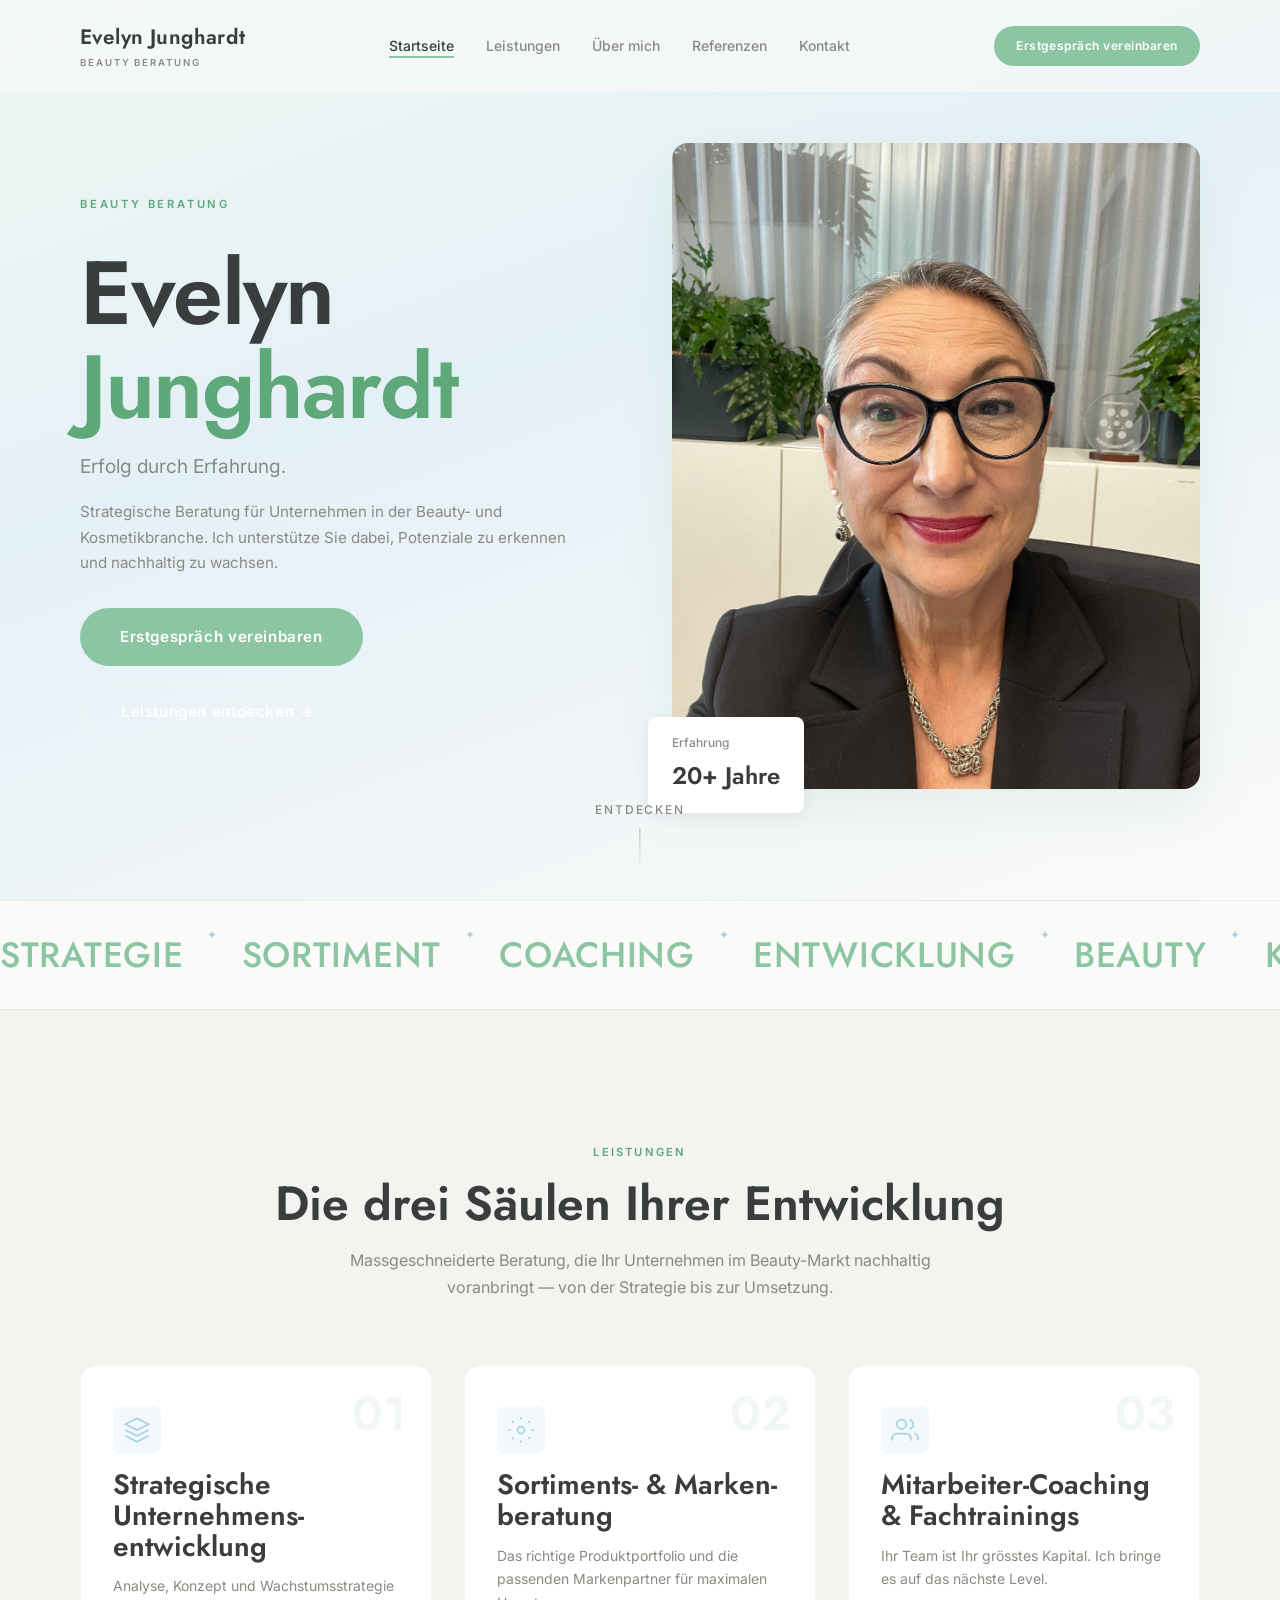
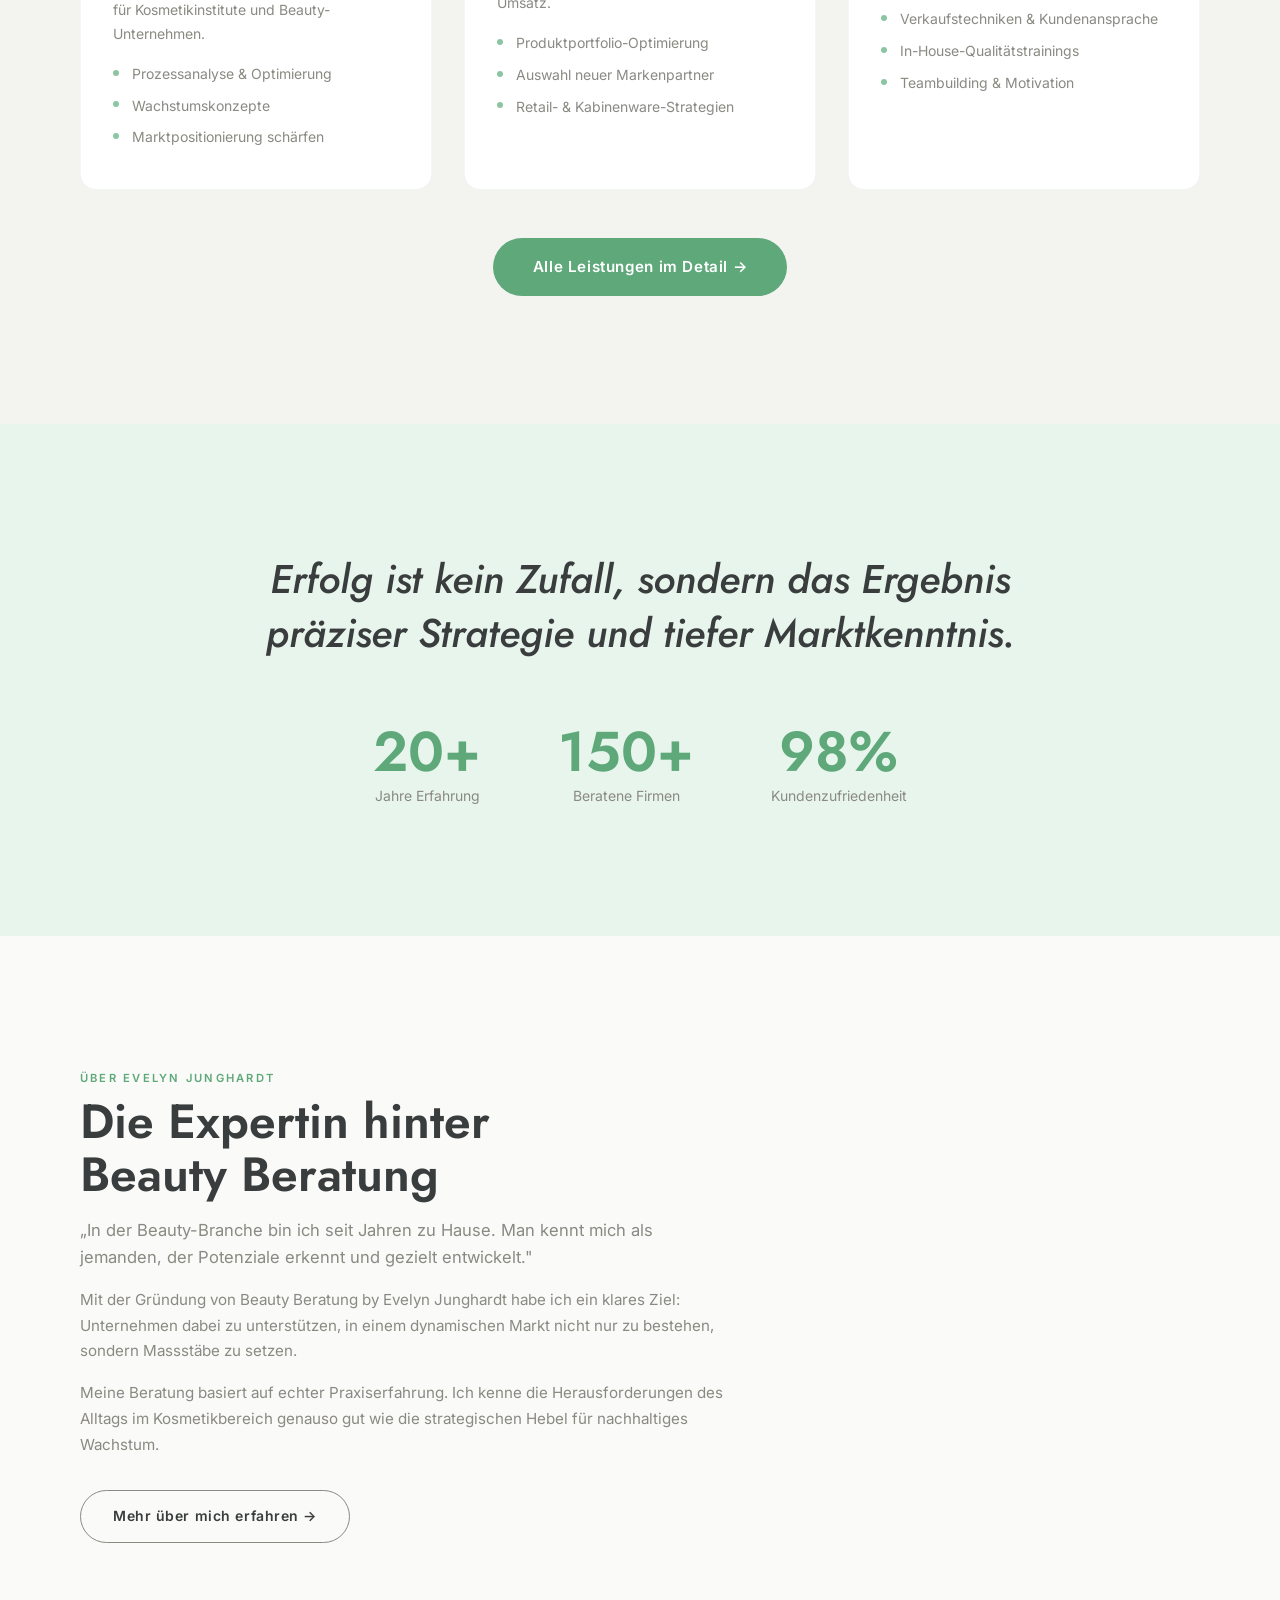
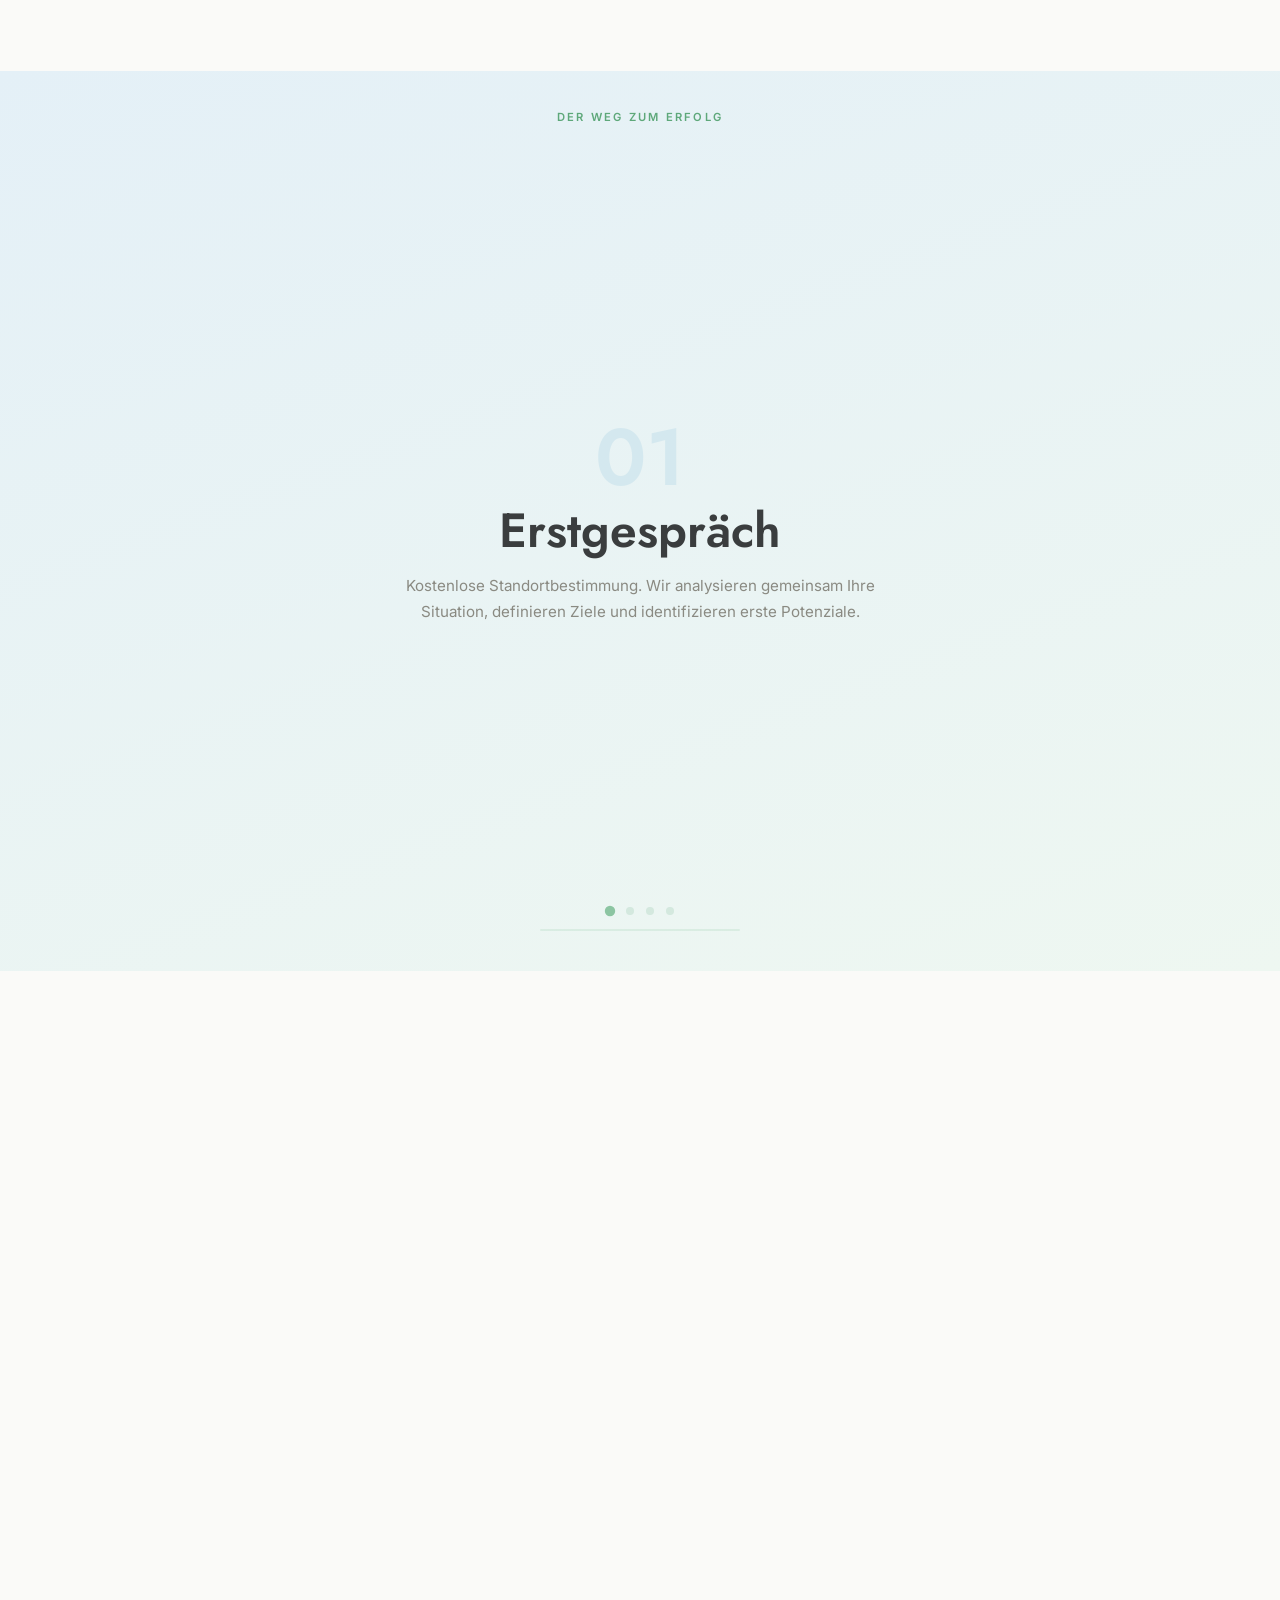
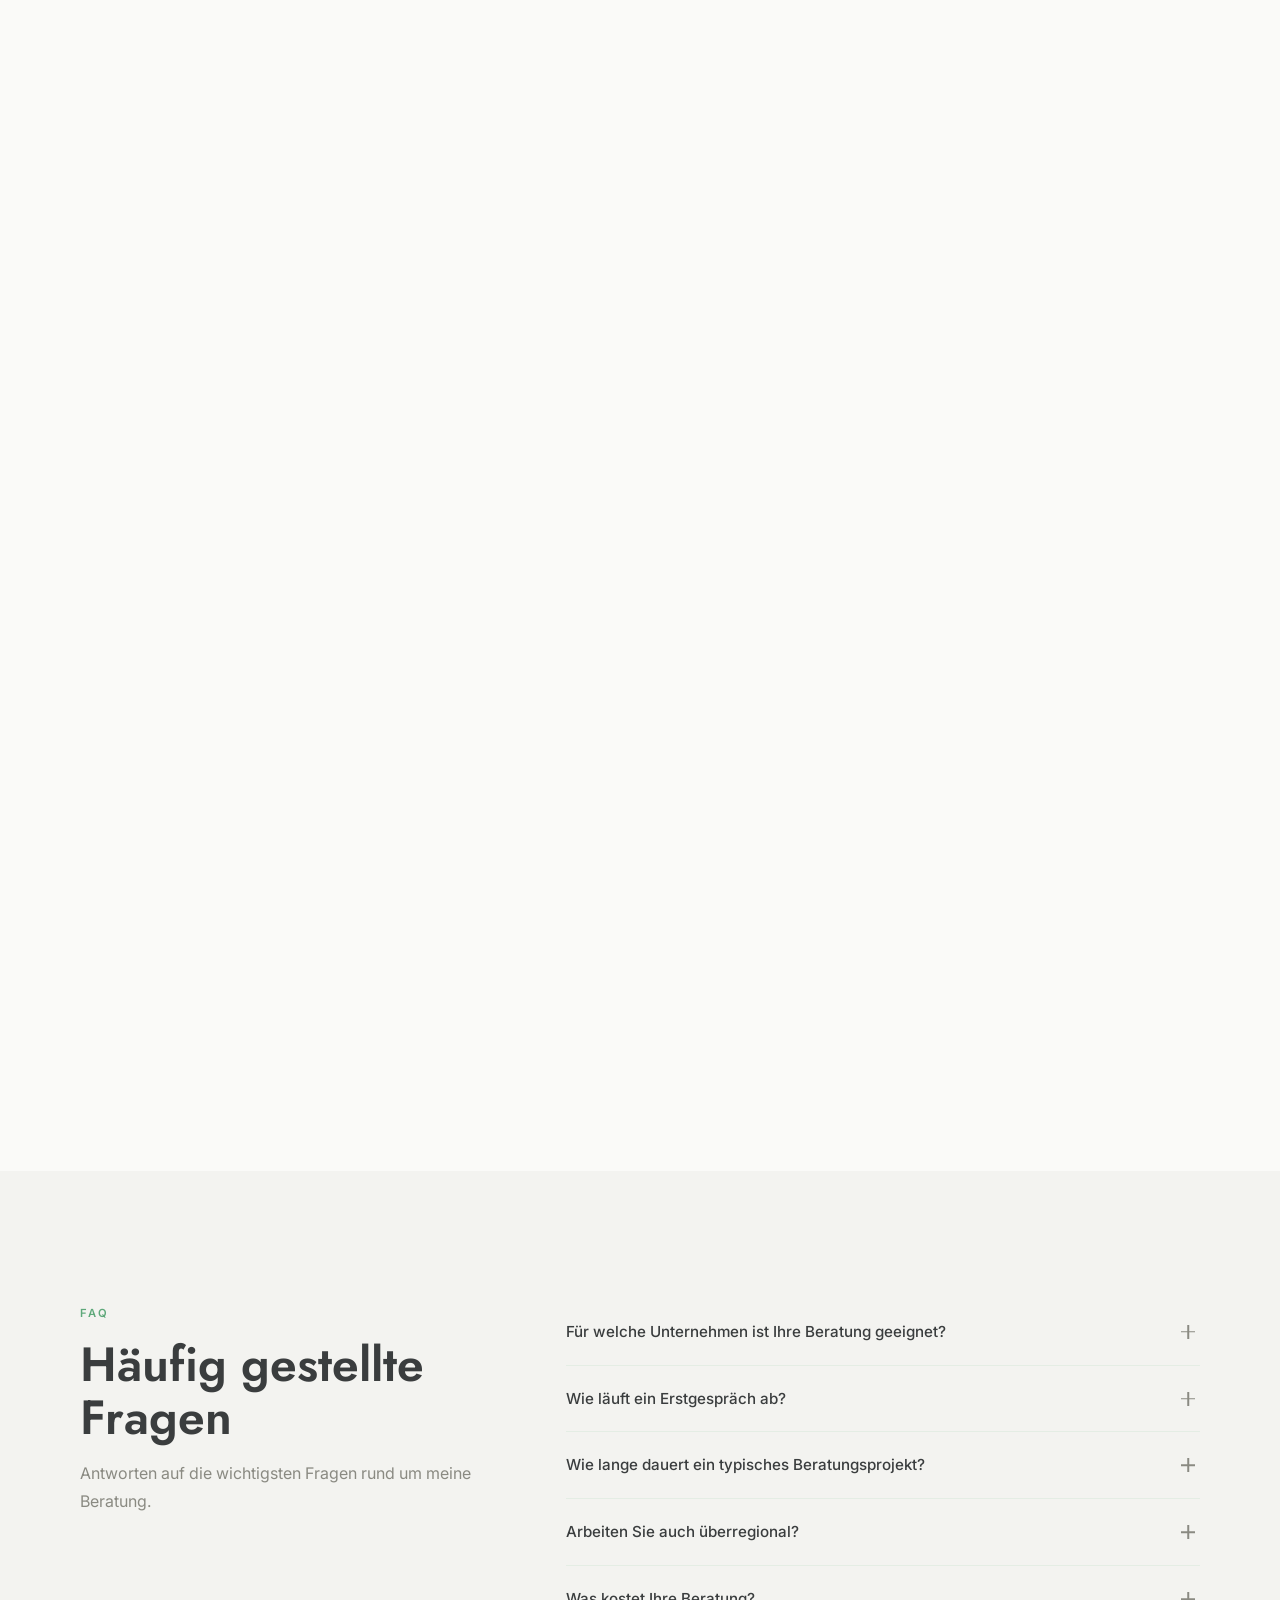
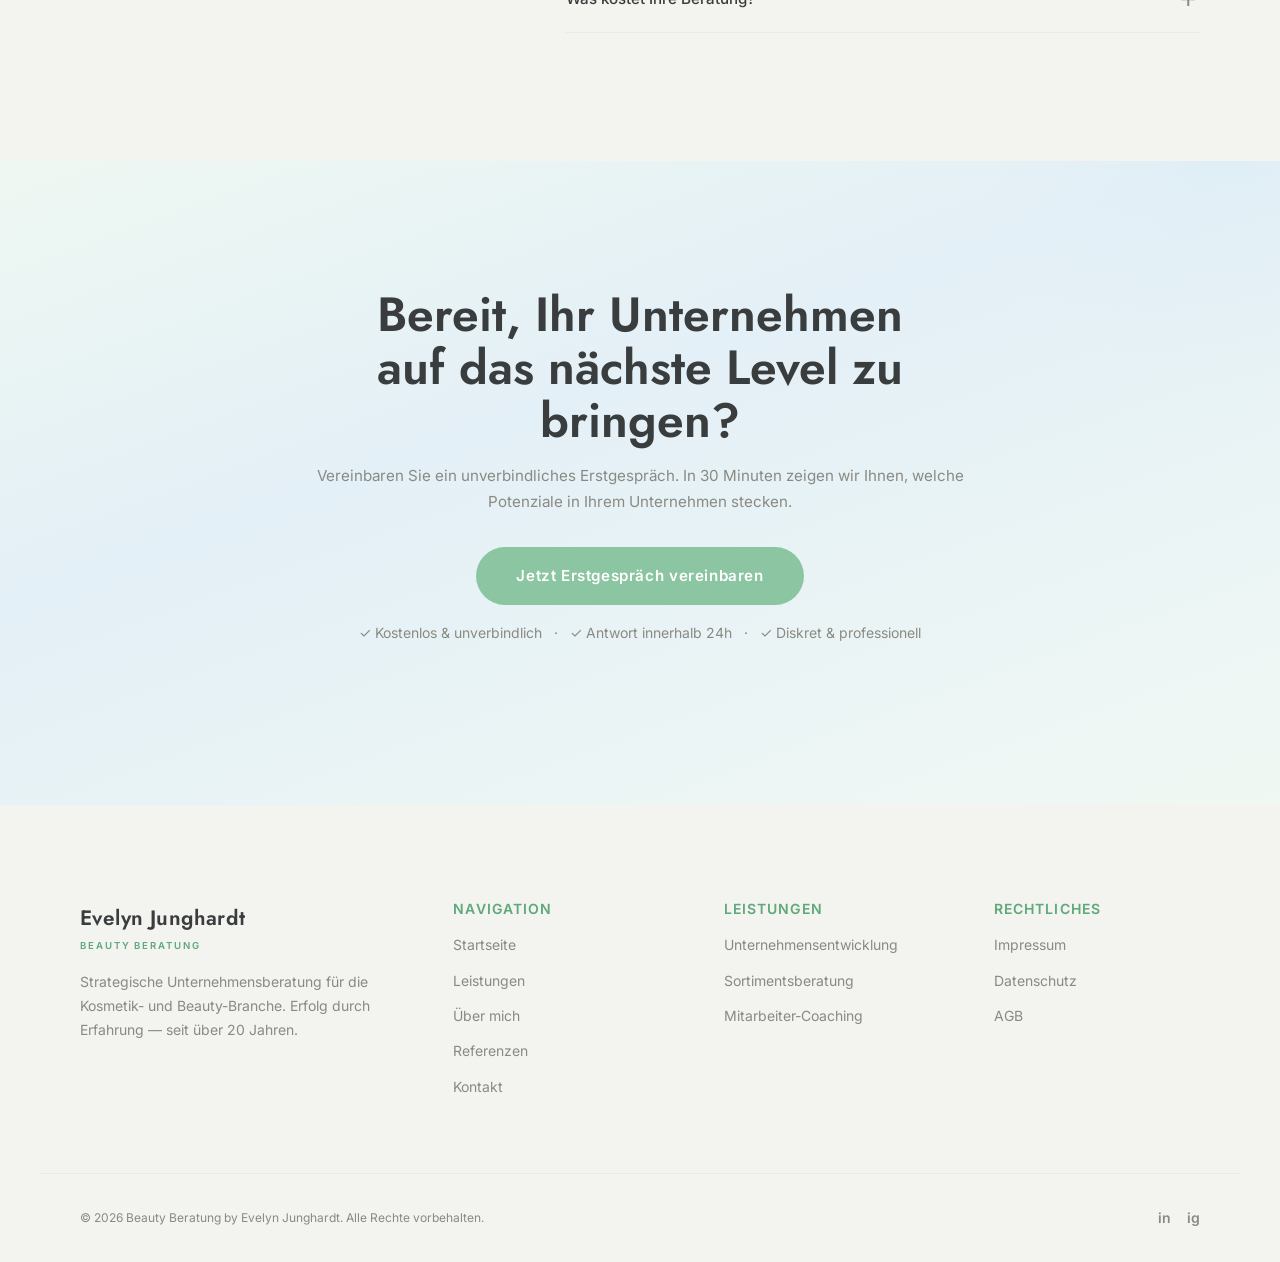
==== index.html @ fd1404ff "Beauty Beratung by Evelyn Junghardt - Initial commit" ====
﻿<!DOCTYPE html>
<html lang="de-CH">
<head>
  <meta charset="UTF-8">
  <meta name="viewport" content="width=device-width, initial-scale=1.0, viewport-fit=cover">
  <title>Beauty Beratung by Evelyn Junghardt — Erfolg durch Erfahrung</title>
  <meta name="description" content="Strategische Unternehmensberatung für die Kosmetik- und Beauty-Branche. Prozessoptimierung, Sortimentsberatung und Fachtrainings für nachhaltigen Erfolg in der Schweiz.">
  <meta name="robots" content="index, follow, max-image-preview:large">
  <link rel="canonical" href="https://www.beautyberatung-junghardt.ch/">
  <meta property="og:title" content="Beauty Beratung by Evelyn Junghardt — Erfolg durch Erfahrung">
  <meta property="og:description" content="Strategische Unternehmensberatung für die Kosmetik- und Beauty-Branche. Erfolg durch Erfahrung.">
  <meta property="og:type" content="website">
  <meta property="og:url" content="https://www.beautyberatung-junghardt.ch/">
  <meta property="og:locale" content="de_CH">
  <meta property="og:site_name" content="Beauty Beratung by Evelyn Junghardt">
  <meta name="twitter:card" content="summary_large_image">
  <meta name="twitter:title" content="Beauty Beratung by Evelyn Junghardt — Erfolg durch Erfahrung">
  <meta name="twitter:description" content="Strategische Unternehmensberatung für die Kosmetik- und Beauty-Branche.">
  <meta name="theme-color" content="#1a1a1a">
  <link rel="icon" href="assets/logo/monogram.svg" type="image/svg+xml">
  <link rel="stylesheet" href="css/styles.css">
</head>
<body>

<!-- ══════════ NAVIGATION ══════════ -->
<nav class="nav" id="nav">
  <div class="nav-inner">
    <a href="index.html" class="nav-logo" aria-label="Beauty Beratung by Evelyn Junghardt – Startseite">
      <span class="nav-logo-name">Evelyn Junghardt</span>
      <span class="nav-logo-sub">Beauty Beratung</span>
    </a>
    <ul class="nav-links">
      <li><a href="index.html" class="active">Startseite</a></li>
      <li><a href="leistungen.html">Leistungen</a></li>
      <li><a href="ueber-mich.html">Über mich</a></li>
      <li><a href="referenzen.html">Referenzen</a></li>
      <li><a href="kontakt.html">Kontakt</a></li>
    </ul>
    <div class="nav-cta">
      <a href="kontakt.html" class="btn btn-primary btn-sm" data-magnetic>Erstgespräch vereinbaren</a>
      <button class="hamburger" aria-label="Menü öffnen" aria-expanded="false">
        <span></span><span></span><span></span>
      </button>
    </div>
  </div>
</nav>

<!-- Mobile Menu -->
<div class="mobile-menu" id="mobile-menu">
  <a href="index.html">Startseite</a>
  <a href="leistungen.html">Leistungen</a>
  <a href="ueber-mich.html">Über mich</a>
  <a href="referenzen.html">Referenzen</a>
  <a href="kontakt.html" class="btn btn-primary" style="margin-top:1rem;">Erstgespräch vereinbaren</a>
</div>

<!-- ══════════ HERO ══════════ -->
<section class="hero" id="hero">
  <div class="mouse-gradient"></div>
  <div class="hero-overlay"></div>
  <div class="container hero-grid">
    <div class="hero-content">
      <span class="hero-overline">Beauty Beratung</span>
      <h1>
        Evelyn<br>
        <span class="highlight">Junghardt</span>
      </h1>
      <p class="hero-slogan">Erfolg durch Erfahrung.</p>
      <p class="hero-text">Strategische Beratung für Unternehmen in der Beauty- und Kosmetikbranche. Ich unterstütze Sie dabei, Potenziale zu erkennen und nachhaltig zu wachsen.</p>
      <div class="hero-actions">
        <a href="kontakt.html" class="btn btn-primary btn-lg" data-magnetic>Erstgespräch vereinbaren</a>
        <a href="leistungen.html" class="btn btn-ghost btn-lg" style="border-color:rgba(255,255,255,0.2);color:white;">Leistungen entdecken →</a>
      </div>
    </div>
    <div class="hero-visual" data-animate="fade-right" style="transition-delay:0.4s">
      <div class="hero-image-wrapper">
        <img src="assets/images/evelyn-junghardt.jpg" alt="Evelyn Junghardt — Beauty Beratung Expertin" width="540" height="660" fetchpriority="high">
      </div>
      <div class="hero-badge">
        <span class="hero-badge-label">Erfahrung</span>
        <span class="hero-badge-value"><span data-count="20" data-suffix="+">0+</span> Jahre</span>
      </div>
    </div>
  </div>
  <div class="scroll-indicator">
    <span>Entdecken</span>
    <div class="line"></div>
  </div>
</section>

<!-- ══════════ MARQUEE ══════════ -->
<div class="marquee-section">
  <div class="marquee-track">
    <span>Strategie</span><span class="sep">✦</span>
    <span>Sortiment</span><span class="sep">✦</span>
    <span>Coaching</span><span class="sep">✦</span>
    <span>Entwicklung</span><span class="sep">✦</span>
    <span>Beauty</span><span class="sep">✦</span>
    <span>Kosmetik</span><span class="sep">✦</span>
    <span>Erfolg</span><span class="sep">✦</span>
    <span>Qualität</span><span class="sep">✦</span>
    <span>Strategie</span><span class="sep">✦</span>
    <span>Sortiment</span><span class="sep">✦</span>
    <span>Coaching</span><span class="sep">✦</span>
    <span>Entwicklung</span><span class="sep">✦</span>
    <span>Beauty</span><span class="sep">✦</span>
    <span>Kosmetik</span><span class="sep">✦</span>
    <span>Erfolg</span><span class="sep">✦</span>
    <span>Qualität</span><span class="sep">✦</span>
  </div>
</div>

<!-- ══════════ SERVICES ══════════ -->
<section class="section" id="leistungen" style="background:var(--surface-secondary)">
  <div class="container">
    <div class="section-header text-center" data-animate="fade-up">
      <span class="overline">Leistungen</span>
      <h2>Die drei Säulen Ihrer Entwicklung</h2>
      <p>Massgeschneiderte Beratung, die Ihr Unternehmen im Beauty-Markt nachhaltig voranbringt — von der Strategie bis zur Umsetzung.</p>
    </div>
    <div class="services-grid" data-stagger>
      <div class="service-card">
        <span class="number">01</span>
        <div class="service-icon">
          <svg width="28" height="28" viewBox="0 0 24 24" fill="none" stroke="currentColor" stroke-width="1.5"><path d="M12 2L2 7l10 5 10-5-10-5z"/><path d="M2 17l10 5 10-5"/><path d="M2 12l10 5 10-5"/></svg>
        </div>
        <h3>Strategische Unternehmens&shy;entwicklung</h3>
        <p>Analyse, Konzept und Wachstumsstrategie für Kosmetikinstitute und Beauty-Unternehmen.</p>
        <ul class="service-list">
          <li>Prozessanalyse &amp; Optimierung</li>
          <li>Wachstumskonzepte</li>
          <li>Marktpositionierung schärfen</li>
        </ul>
      </div>
      <div class="service-card">
        <span class="number">02</span>
        <div class="service-icon">
          <svg width="28" height="28" viewBox="0 0 24 24" fill="none" stroke="currentColor" stroke-width="1.5"><circle cx="12" cy="12" r="3"/><path d="M12 1v2M12 21v2M4.22 4.22l1.42 1.42M18.36 18.36l1.42 1.42M1 12h2M21 12h2M4.22 19.78l1.42-1.42M18.36 5.64l1.42-1.42"/></svg>
        </div>
        <h3>Sortiments- &amp; Marken&shy;beratung</h3>
        <p>Das richtige Produktportfolio und die passenden Markenpartner für maximalen Umsatz.</p>
        <ul class="service-list">
          <li>Produktportfolio-Optimierung</li>
          <li>Auswahl neuer Markenpartner</li>
          <li>Retail- &amp; Kabinenware-Strategien</li>
        </ul>
      </div>
      <div class="service-card">
        <span class="number">03</span>
        <div class="service-icon">
          <svg width="28" height="28" viewBox="0 0 24 24" fill="none" stroke="currentColor" stroke-width="1.5"><path d="M17 21v-2a4 4 0 0 0-4-4H5a4 4 0 0 0-4 4v2"/><circle cx="9" cy="7" r="4"/><path d="M23 21v-2a4 4 0 0 0-3-3.87"/><path d="M16 3.13a4 4 0 0 1 0 7.75"/></svg>
        </div>
        <h3>Mitarbeiter-Coaching &amp; Fachtrainings</h3>
        <p>Ihr Team ist Ihr grösstes Kapital. Ich bringe es auf das nächste Level.</p>
        <ul class="service-list">
          <li>Verkaufstechniken &amp; Kundenansprache</li>
          <li>In-House-Qualitätstrainings</li>
          <li>Teambuilding &amp; Motivation</li>
        </ul>
      </div>
    </div>
    <div class="text-center" style="margin-top:3rem" data-animate="fade-up">
      <a href="leistungen.html" class="btn btn-dark btn-lg" data-magnetic>Alle Leistungen im Detail →</a>
    </div>
  </div>
</section>

<!-- ══════════ STATEMENT + STATS ══════════ -->
<section class="section section-dark" style="padding:var(--space-section) 0">
  <div class="container">
    <div class="statement-quote" data-animate="fade-up">
      Erfolg ist kein Zufall, sondern das Ergebnis präziser Strategie und tiefer Marktkenntnis.
    </div>
    <div class="stats-row" data-animate="fade-up" style="transition-delay:0.2s">
      <div class="stat-item">
        <div class="stat-number" data-count="20" data-suffix="+">0+</div>
        <div class="stat-label">Jahre Erfahrung</div>
      </div>
      <div class="stat-item">
        <div class="stat-number" data-count="150" data-suffix="+">0+</div>
        <div class="stat-label">Beratene Firmen</div>
      </div>
      <div class="stat-item">
        <div class="stat-number" data-count="98" data-suffix="%">0%</div>
        <div class="stat-label">Kundenzufriedenheit</div>
      </div>
    </div>
  </div>
</section>

<!-- ══════════ ABOUT PREVIEW ══════════ -->
<section class="section" id="ueber">
  <div class="container about-split">
    <div class="about-text" data-animate="fade-up" style="grid-column: 1 / -1; max-width: 700px;">
      <span class="overline">Über Evelyn Junghardt</span>
      <h2>Die Expertin hinter<br>Beauty Beratung</h2>
      <p class="lead">„In der Beauty-Branche bin ich seit Jahren zu Hause. Man kennt mich als jemanden, der Potenziale erkennt und gezielt entwickelt."</p>
      <p>Mit der Gründung von Beauty Beratung by Evelyn Junghardt habe ich ein klares Ziel: Unternehmen dabei zu unterstützen, in einem dynamischen Markt nicht nur zu bestehen, sondern Massstäbe zu setzen.</p>
      <p>Meine Beratung basiert auf echter Praxiserfahrung. Ich kenne die Herausforderungen des Alltags im Kosmetikbereich genauso gut wie die strategischen Hebel für nachhaltiges Wachstum.</p>
      <a href="ueber-mich.html" class="btn btn-ghost" style="margin-top:1rem" data-magnetic>Mehr über mich erfahren →</a>
    </div>
  </div>
</section>

<!-- ══════════ PROCESS TAKEOVER ══════════ -->
<section class="process-wrapper" id="prozess">
  <div class="process-sticky">
    <div class="container text-center" style="position:absolute;top:2rem;left:0;right:0;z-index:5">
      <span class="overline">Der Weg zum Erfolg</span>
    </div>
    <div class="process-slide active" data-slide="1">
      <div class="step-num">01</div>
      <h3>Erstgespräch</h3>
      <p>Kostenlose Standortbestimmung. Wir analysieren gemeinsam Ihre Situation, definieren Ziele und identifizieren erste Potenziale.</p>
    </div>
    <div class="process-slide" data-slide="2">
      <div class="step-num">02</div>
      <h3>Analyse</h3>
      <p>Detaillierte Untersuchung Ihrer Prozesse, Ihres Sortiments und Ihrer Positionierung am Markt — mit geschultem Blick.</p>
    </div>
    <div class="process-slide" data-slide="3">
      <div class="step-num">03</div>
      <h3>Strategie</h3>
      <p>Entwicklung eines massgeschneiderten Massnahmenplans mit konkreten, umsetzbaren Schritten für messbaren Erfolg.</p>
    </div>
    <div class="process-slide" data-slide="4">
      <div class="step-num">04</div>
      <h3>Umsetzung</h3>
      <p>Aktive Begleitung bei der Implementierung — bis die Ergebnisse sichtbar und messbar sind. Kein Konzept ohne Wirkung.</p>
    </div>
    <div class="process-nav-dots">
      <span class="active"></span><span></span><span></span><span></span>
    </div>
    <div class="process-progress">
      <div class="process-progress-fill"></div>
    </div>
  </div>
</section>

<!-- ══════════ FAQ ══════════ -->
<section class="section" id="faq" style="background:var(--surface-secondary)">
  <div class="container faq-layout">
    <div class="section-header" data-animate="fade-up">
      <span class="overline">FAQ</span>
      <h2>Häufig gestellte Fragen</h2>
      <p>Antworten auf die wichtigsten Fragen rund um meine Beratung.</p>
    </div>
    <div class="faq-list" data-animate="fade-up" style="transition-delay:0.15s">
      <div class="faq-item">
        <button class="faq-question"><span>Für welche Unternehmen ist Ihre Beratung geeignet?</span><span class="faq-icon"></span></button>
        <div class="faq-answer"><p>Meine Beratung richtet sich an Kosmetikinstitute, Beauty-Salons, Spas, Vertriebsunternehmen in der Kosmetikbranche und alle Firmen, die im Beauty-Bereich tätig sind — vom Start-up bis zum etablierten Unternehmen.</p></div>
      </div>
      <div class="faq-item">
        <button class="faq-question"><span>Wie läuft ein Erstgespräch ab?</span><span class="faq-icon"></span></button>
        <div class="faq-answer"><p>Das Erstgespräch ist kostenlos und unverbindlich. In ca. 30 Minuten besprechen wir Ihre aktuelle Situation, Ihre Ziele und wie ich Sie am besten unterstützen kann. Dies kann persönlich, telefonisch oder per Videocall erfolgen.</p></div>
      </div>
      <div class="faq-item">
        <button class="faq-question"><span>Wie lange dauert ein typisches Beratungsprojekt?</span><span class="faq-icon"></span></button>
        <div class="faq-answer"><p>Das hängt vom Umfang ab. Eine gezielte Sortimentsberatung kann innerhalb weniger Wochen abgeschlossen sein, während eine umfassende Unternehmensentwicklung typischerweise 3 bis 6 Monate dauert.</p></div>
      </div>
      <div class="faq-item">
        <button class="faq-question"><span>Arbeiten Sie auch überregional?</span><span class="faq-icon"></span></button>
        <div class="faq-answer"><p>Ja, absolut. Ich berate Unternehmen in der gesamten Schweiz und im deutschsprachigen Raum. Vor-Ort-Termine, Videocalls und hybride Formate — ich passe mich Ihren Bedürfnissen an.</p></div>
      </div>
      <div class="faq-item">
        <button class="faq-question"><span>Was kostet Ihre Beratung?</span><span class="faq-icon"></span></button>
        <div class="faq-answer"><p>Die Kosten richten sich nach dem Projekt und dem gewünschten Umfang. Ich erstelle Ihnen nach dem kostenlosen Erstgespräch ein transparentes, massgeschneidertes Angebot — ohne versteckte Kosten.</p></div>
      </div>
    </div>
  </div>
</section>

<!-- ══════════ CTA ══════════ -->
<section class="section section-cta" style="padding:var(--space-section) 0">
  <div class="container">
    <div class="cta-content text-center" data-animate="fade-up">
      <h2>Bereit, Ihr Unternehmen<br>auf das nächste Level zu bringen?</h2>
      <p>Vereinbaren Sie ein unverbindliches Erstgespräch. In 30 Minuten zeigen wir Ihnen, welche Potenziale in Ihrem Unternehmen stecken.</p>
      <a href="kontakt.html" class="btn btn-primary btn-lg" data-magnetic>Jetzt Erstgespräch vereinbaren</a>
      <p class="cta-trust">✓ Kostenlos &amp; unverbindlich <span>·</span> ✓ Antwort innerhalb 24h <span>·</span> ✓ Diskret &amp; professionell</p>
    </div>
  </div>
</section>

<!-- ══════════ FOOTER ══════════ -->
<footer class="footer">
  <div class="container footer-grid">
    <div class="footer-brand">
      <div>
        <span class="footer-logo-name">Evelyn Junghardt</span>
        <span class="footer-logo-sub">Beauty Beratung</span>
      </div>
      <p>Strategische Unternehmensberatung für die Kosmetik- und Beauty-Branche. Erfolg durch Erfahrung — seit über 20 Jahren.</p>
    </div>
    <div>
      <h4>Navigation</h4>
      <ul>
        <li><a href="index.html">Startseite</a></li>
        <li><a href="leistungen.html">Leistungen</a></li>
        <li><a href="ueber-mich.html">Über mich</a></li>
        <li><a href="referenzen.html">Referenzen</a></li>
        <li><a href="kontakt.html">Kontakt</a></li>
      </ul>
    </div>
    <div>
      <h4>Leistungen</h4>
      <ul>
        <li><a href="leistungen.html#strategie">Unternehmensentwicklung</a></li>
        <li><a href="leistungen.html#sortiment">Sortimentsberatung</a></li>
        <li><a href="leistungen.html#coaching">Mitarbeiter-Coaching</a></li>
      </ul>
    </div>
    <div>
      <h4>Rechtliches</h4>
      <ul>
        <li><a href="impressum.html">Impressum</a></li>
        <li><a href="datenschutz.html">Datenschutz</a></li><li><a href="agb.html">AGB</a></li>
      </ul>
    </div>
  </div>
  <div class="footer-bottom container">
    <p>© 2026 Beauty Beratung by Evelyn Junghardt. Alle Rechte vorbehalten.</p>
    <div class="footer-social">
      <a href="#" aria-label="LinkedIn">in</a>
      <a href="#" aria-label="Instagram">ig</a>
    </div>
  </div>
</footer>

<!-- Sticky Mobile CTA -->
<div class="sticky-cta-bar">
  <a href="tel:+41763893616" class="sticky-cta-call">📞 Anrufen</a>
  <a href="kontakt.html" class="sticky-cta-primary">Erstgespräch vereinbaren</a>
</div>

<!-- JSON-LD -->
<script type="application/ld+json">
{"@context":"https://schema.org","@graph":[{"@type":"Organization","name":"Beauty Beratung by Evelyn Junghardt","url":"https://www.beautyberatung-junghardt.ch","description":"Strategische Unternehmensberatung für die Kosmetik- und Beauty-Branche.","founder":{"@type":"Person","name":"Evelyn Junghardt"}},{"@type":"WebSite","name":"Beauty Beratung by Evelyn Junghardt","url":"https://www.beautyberatung-junghardt.ch"},{"@type":"ProfessionalService","name":"Beauty Beratung by Evelyn Junghardt","url":"https://www.beautyberatung-junghardt.ch","description":"Unternehmensberatung für Beauty und Kosmetik","priceRange":"$$","areaServed":{"@type":"Country","name":"Switzerland"},"serviceType":["Unternehmensberatung","Sortimentsberatung","Mitarbeiter-Coaching"]},{"@type":"FAQPage","mainEntity":[{"@type":"Question","name":"Für welche Unternehmen ist Ihre Beratung geeignet?","acceptedAnswer":{"@type":"Answer","text":"Meine Beratung richtet sich an Kosmetikinstitute, Beauty-Salons, Spas, Vertriebsunternehmen in der Kosmetikbranche und alle Firmen, die im Beauty-Bereich tätig sind."}},{"@type":"Question","name":"Wie läuft ein Erstgespräch ab?","acceptedAnswer":{"@type":"Answer","text":"Das Erstgespräch ist kostenlos und unverbindlich. In ca. 30 Minuten besprechen wir Ihre aktuelle Situation, Ihre Ziele und wie ich Sie am besten unterstützen kann."}},{"@type":"Question","name":"Was kostet Ihre Beratung?","acceptedAnswer":{"@type":"Answer","text":"Die Kosten richten sich nach dem Projekt. Nach dem kostenlosen Erstgespräch erhalten Sie ein transparentes, massgeschneidertes Angebot."}}]}]}
</script>

<script src="js/main.js" defer></script>
</body>
</html>
---- css/styles.css ----
@import url('tokens.css');
@import url('components.css');
@import url('pages.css');
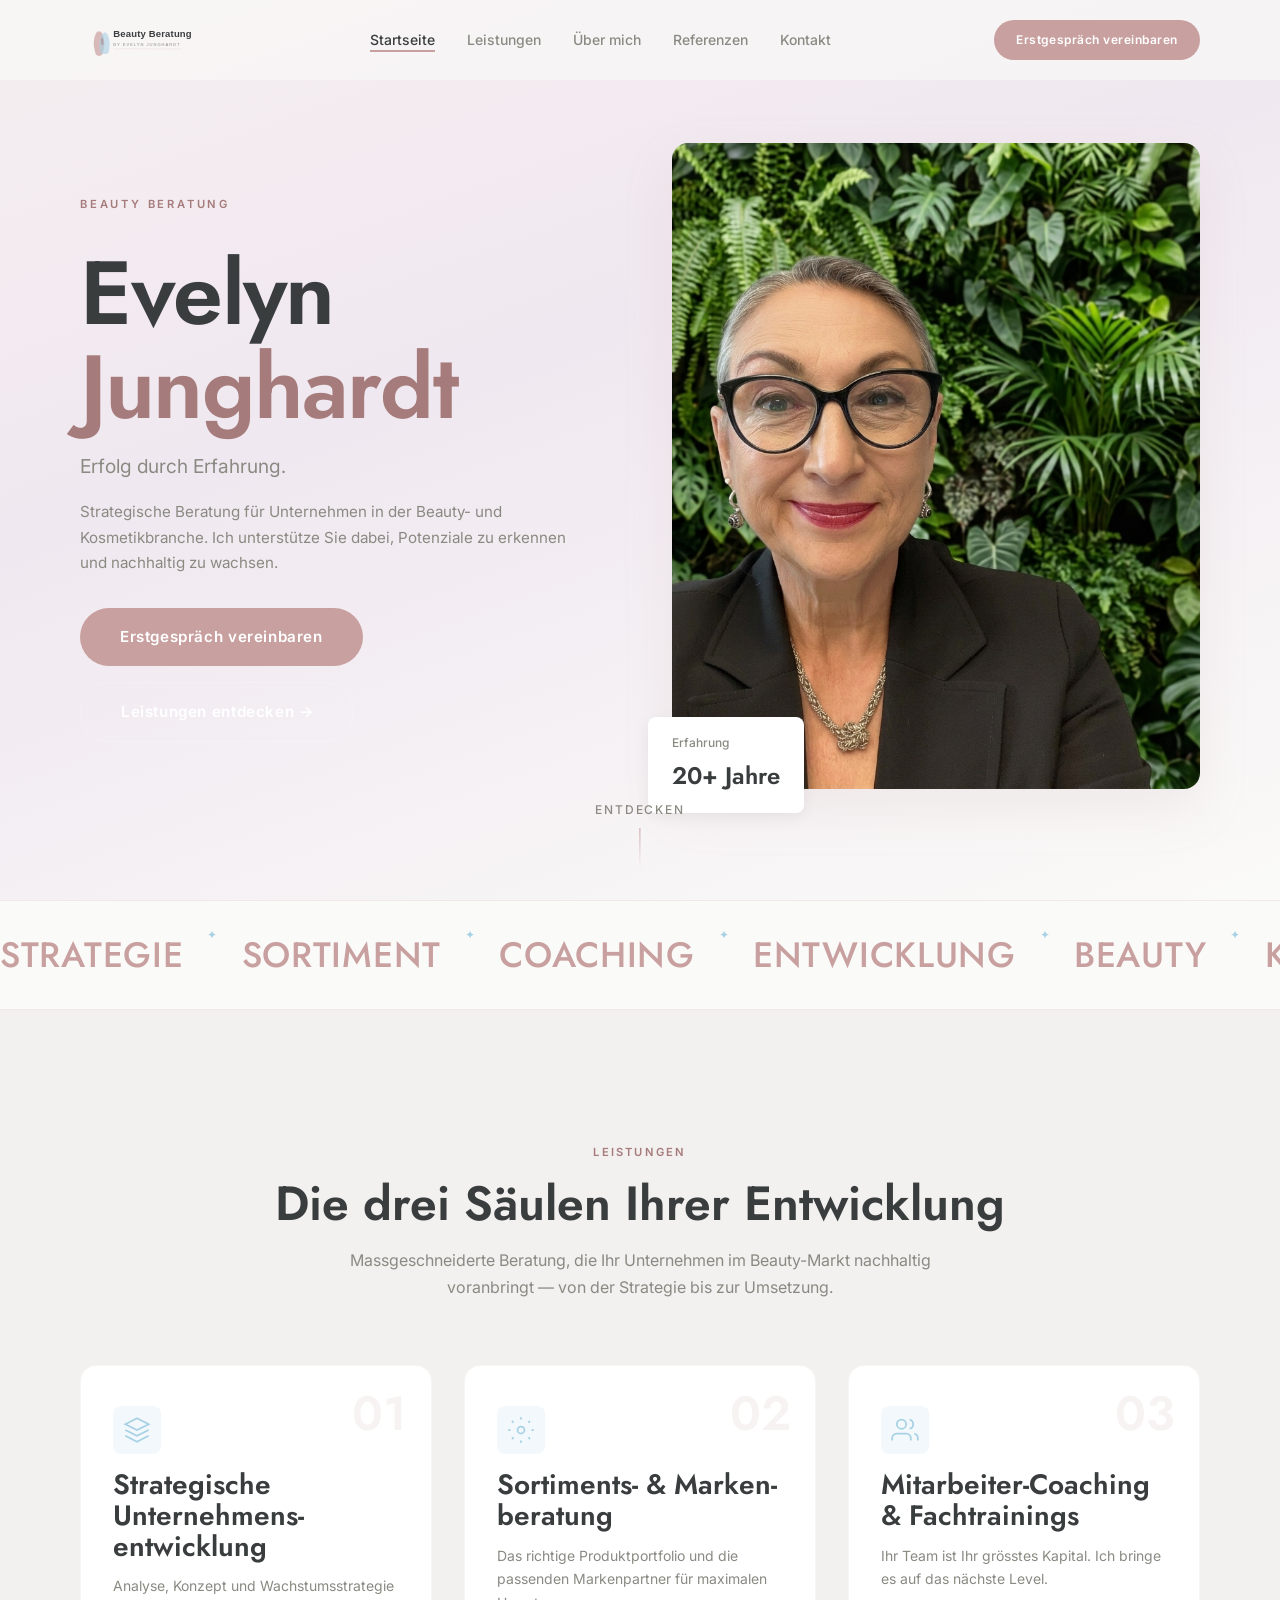
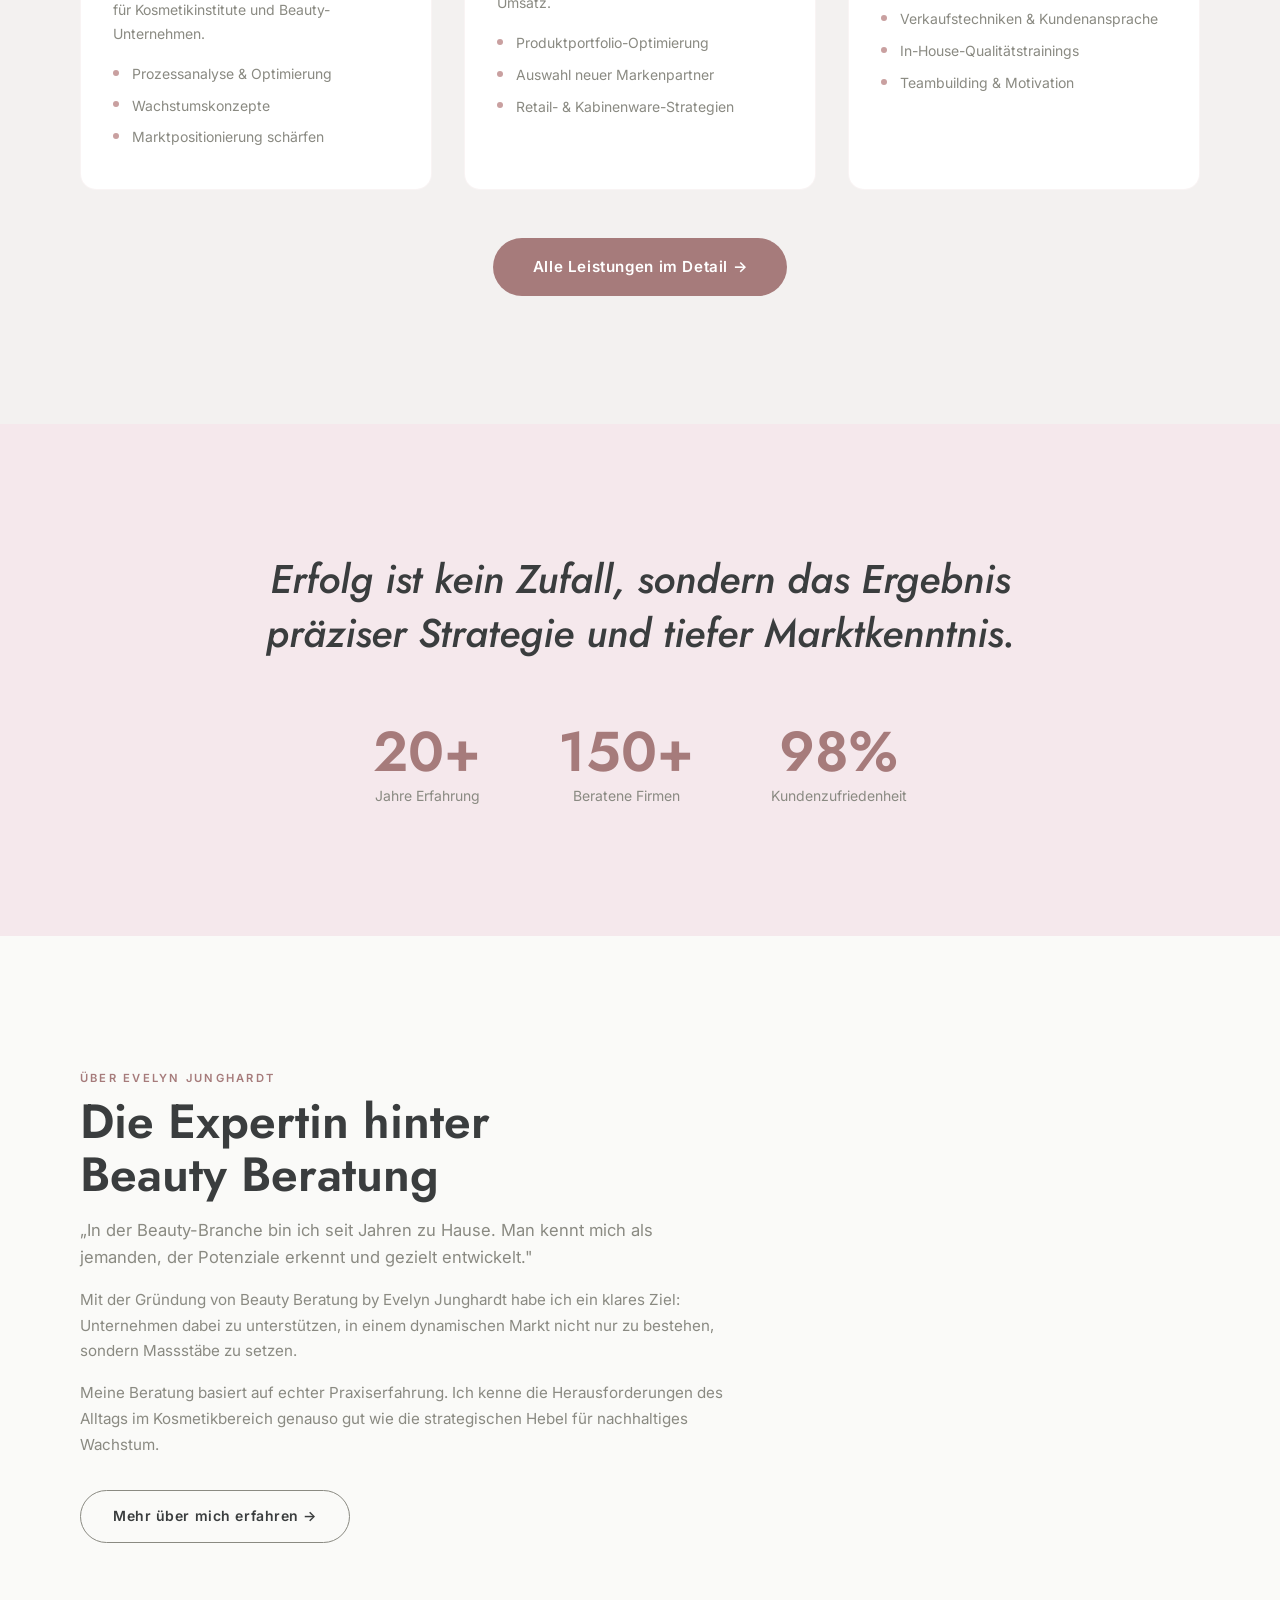
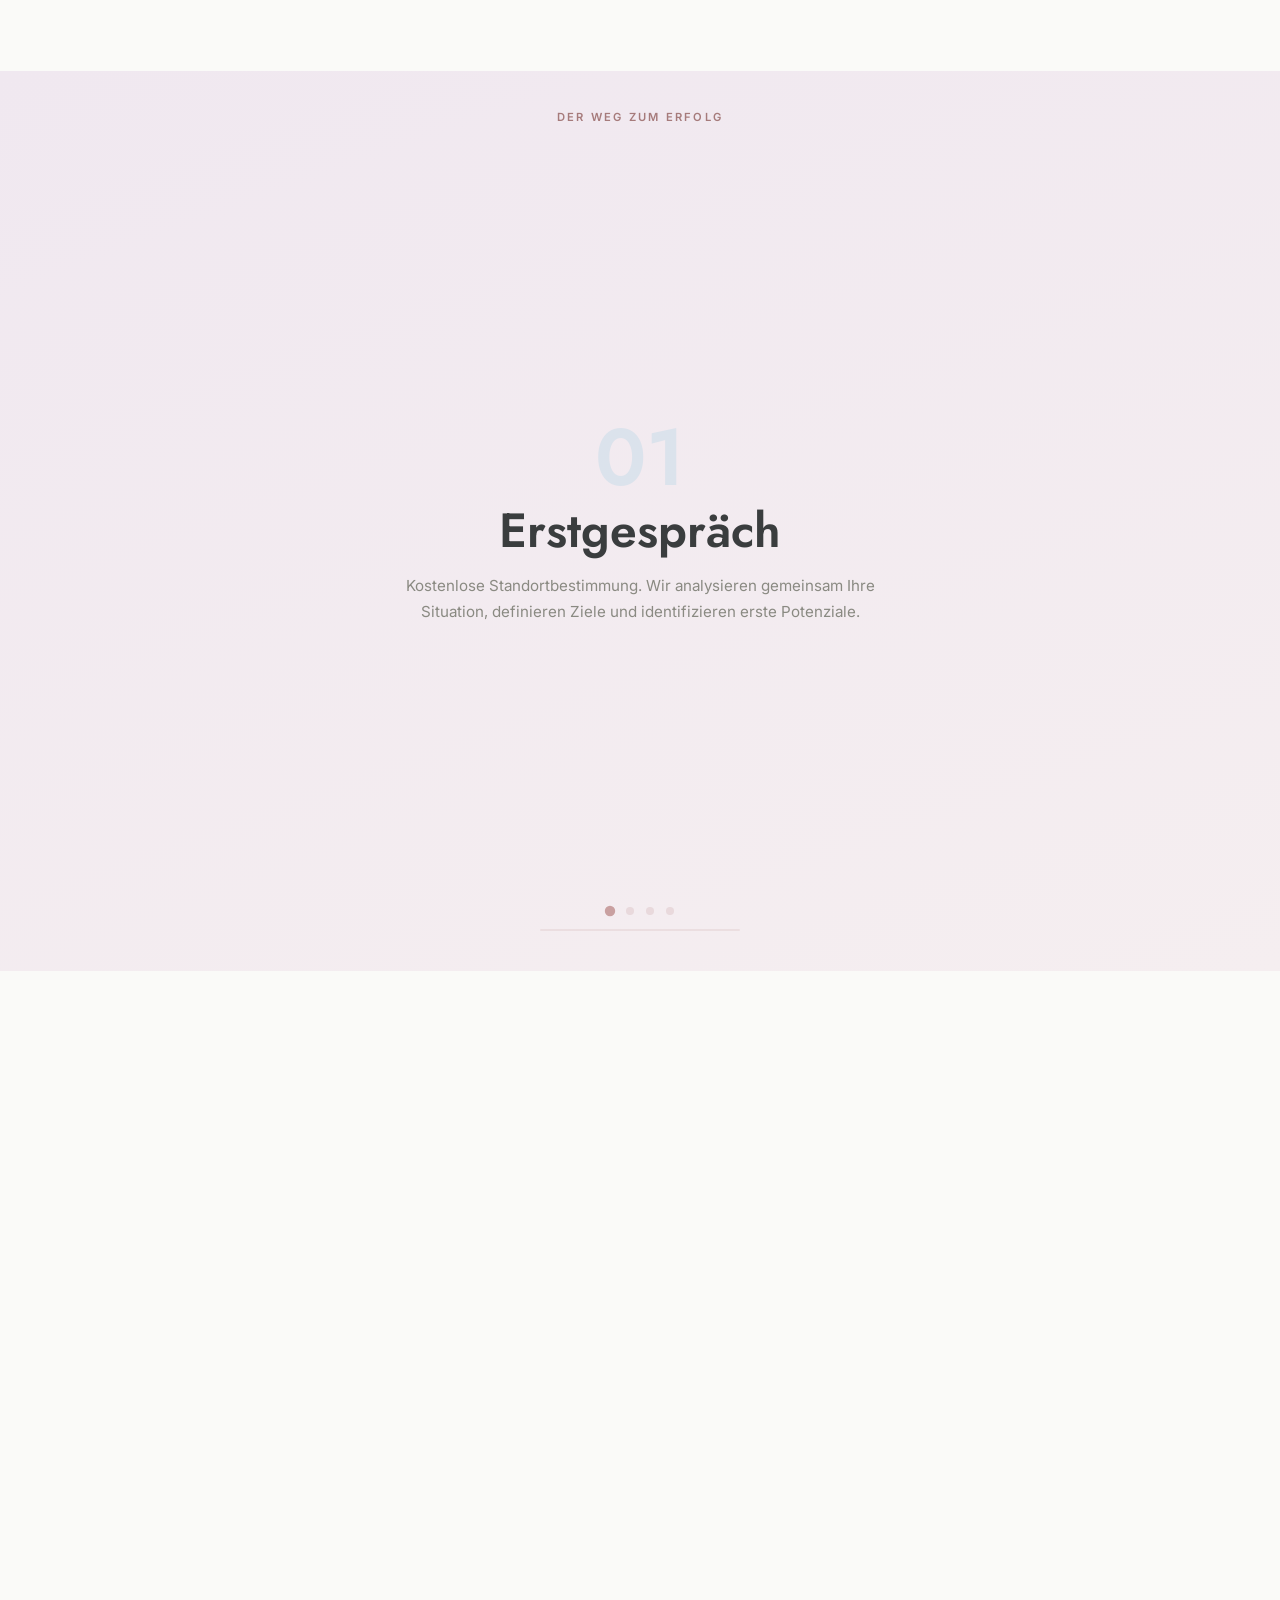
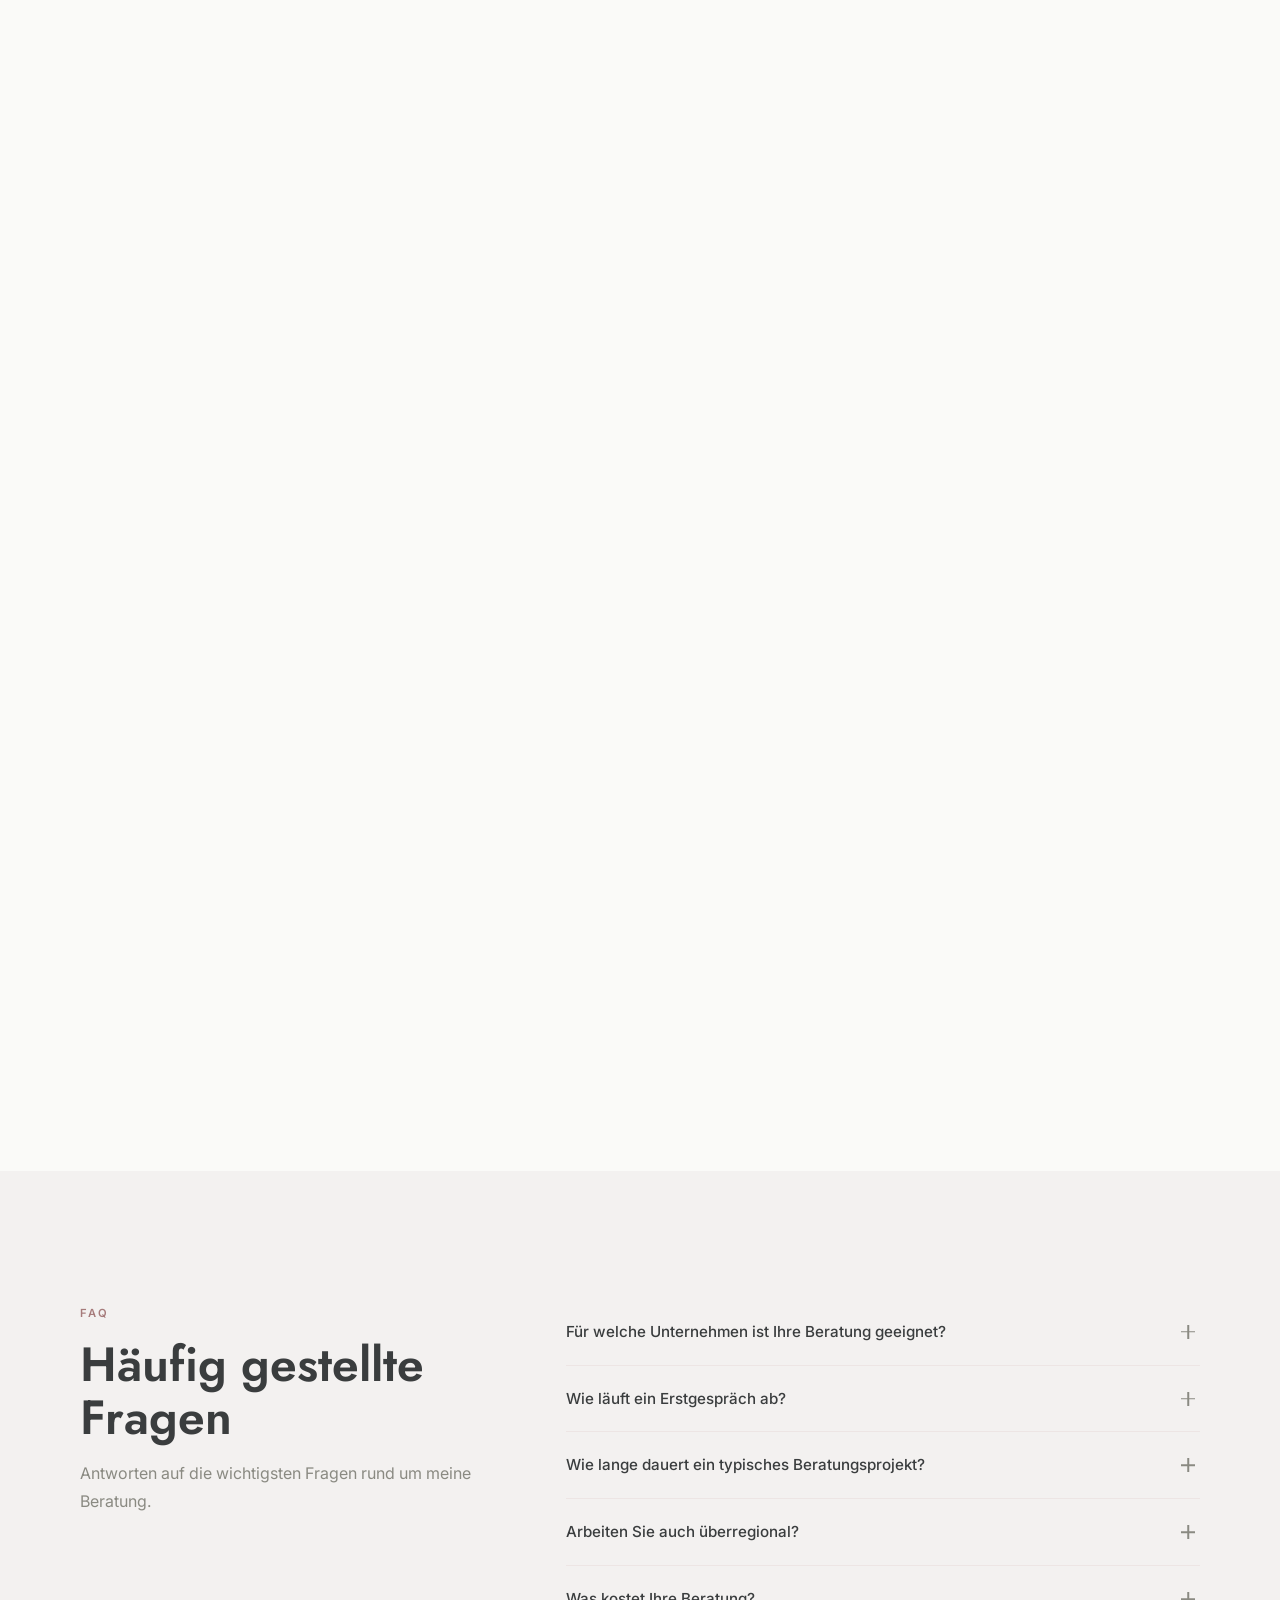
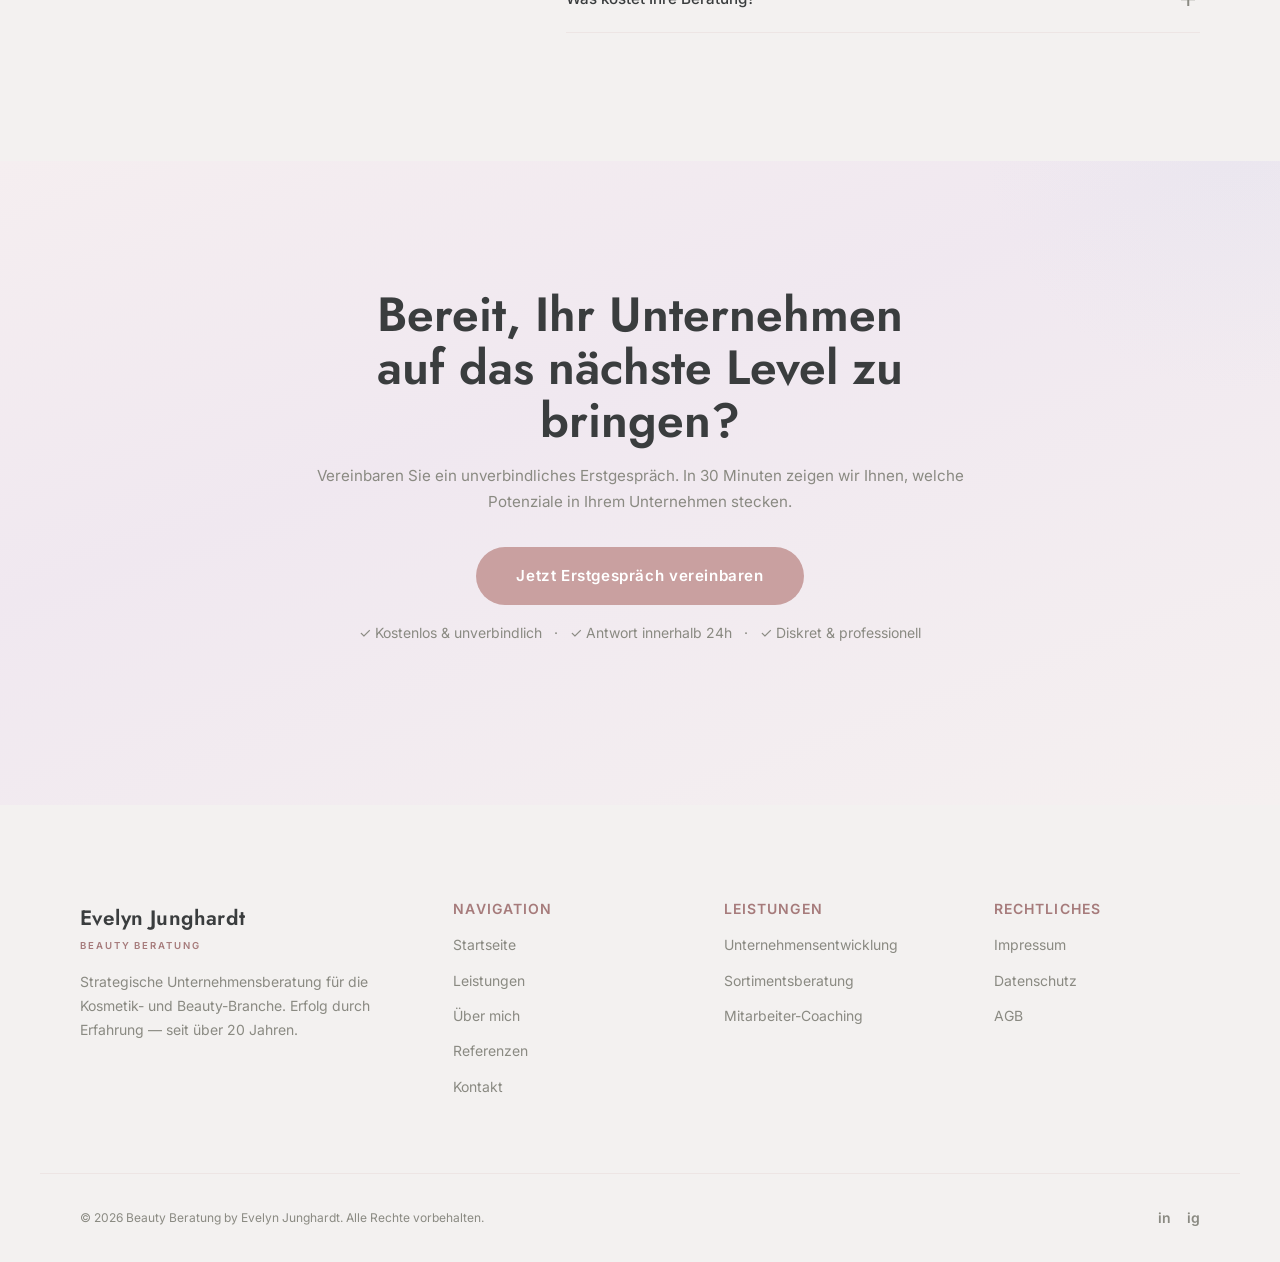
==== commit b7571697: "Add SVG logo to nav/footer + brand documents (visitenkarte, flyer A5, rechnung/offerte)" ====
--- a/index.html
+++ b/index.html
@@ -26,8 +26,7 @@
 <nav class="nav" id="nav">
   <div class="nav-inner">
     <a href="index.html" class="nav-logo" aria-label="Beauty Beratung by Evelyn Junghardt – Startseite">
-      <span class="nav-logo-name">Evelyn Junghardt</span>
-      <span class="nav-logo-sub">Beauty Beratung</span>
+      <img src="assets/logo/logo.svg" alt="Beauty Beratung by Evelyn Junghardt" class="nav-logo-img">
     </a>
     <ul class="nav-links">
       <li><a href="index.html" class="active">Startseite</a></li>
